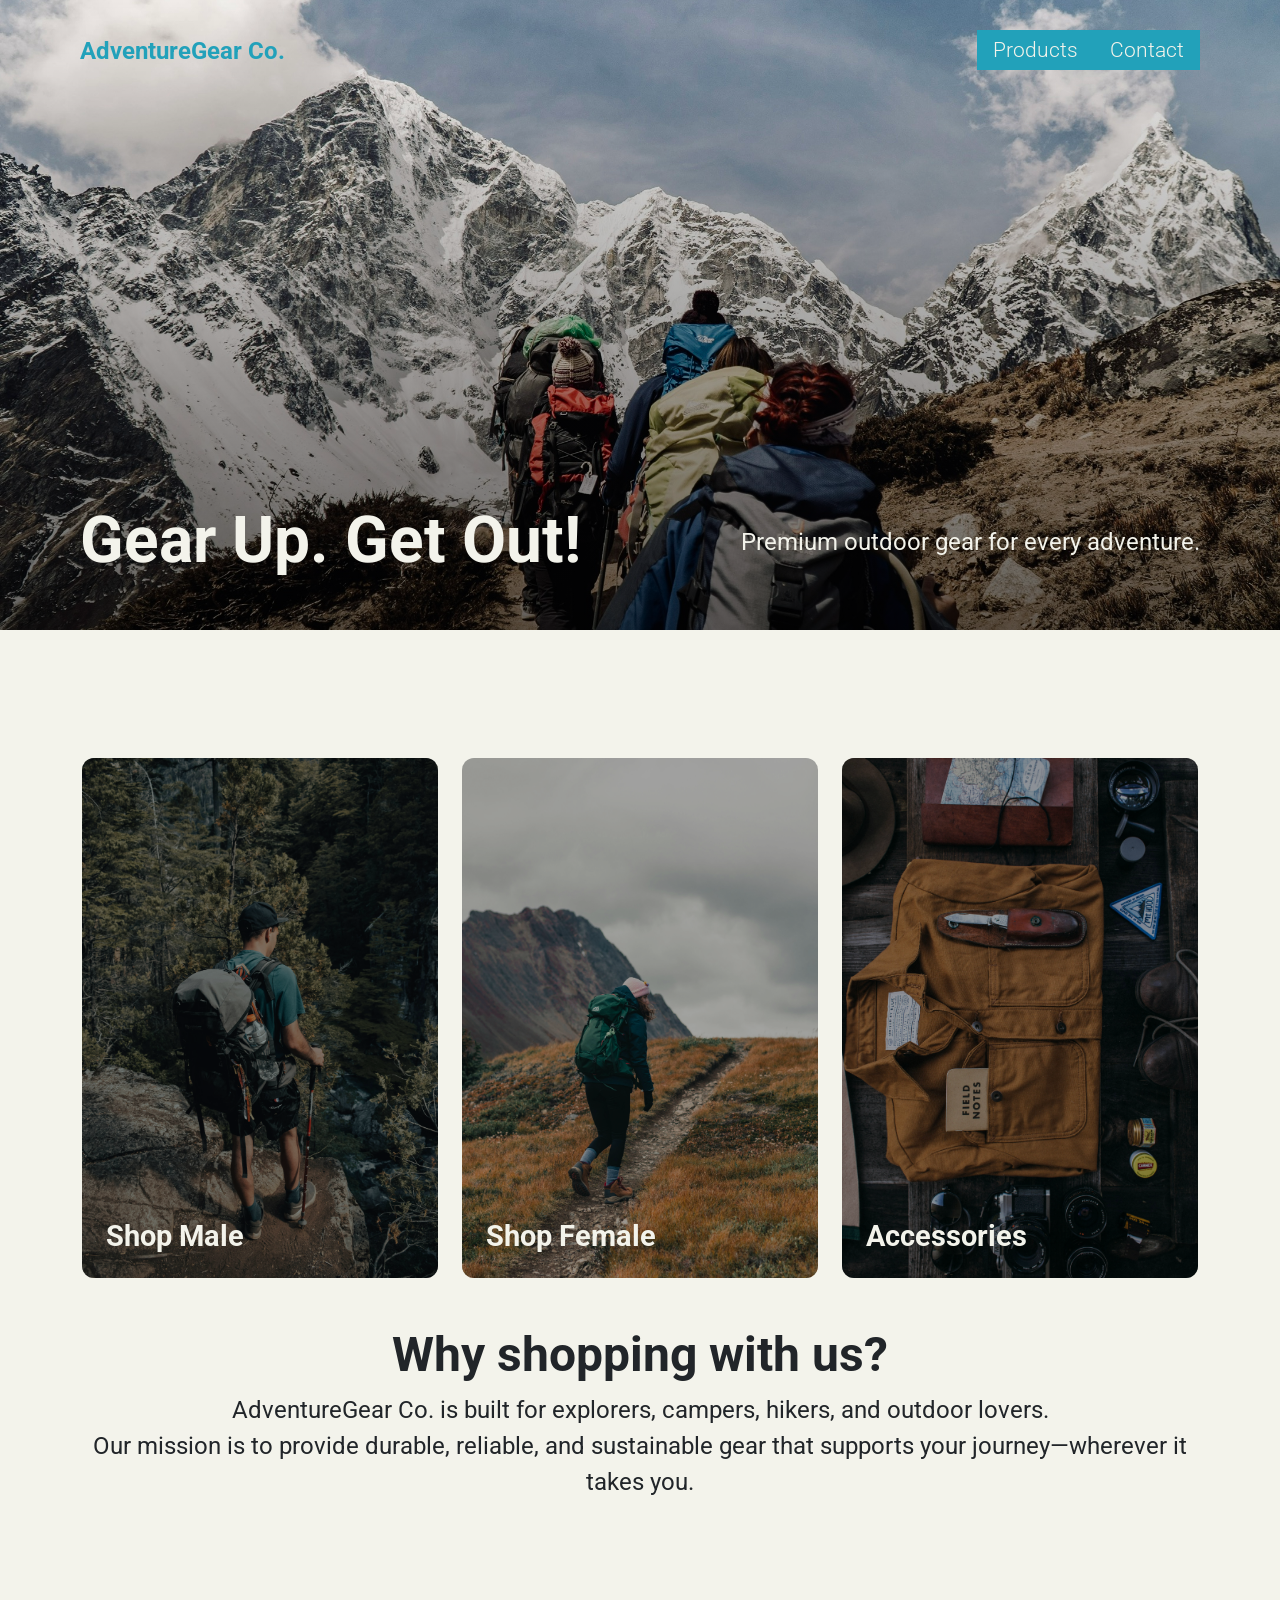
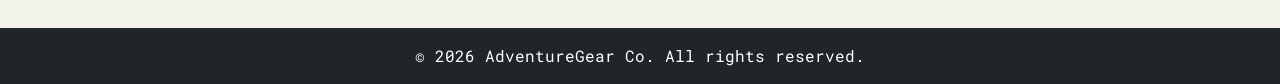
==== index.html @ 1dc9025a "Initial commit" ====
<!DOCTYPE html>
<html lang="en">
<head>
    <!-- Meta Tags -->
    <meta charset="UTF-8">
    <meta name="viewport" content="width=device-width, initial-scale=1.0">
    <meta name="description" content="Premium outdoor gear for every adventure. Shop tents, backpacks, and camping equipment at AdventureGear Co.">
    
    <!-- Page Title -->
    <title>AdventureGear Co. - Premium Outdoor Gear</title>

    <!-- Google Fonts -->
    <link rel="preconnect" href="https://fonts.googleapis.com">
    <link rel="preconnect" href="https://fonts.gstatic.com" crossorigin>
    <link href="https://fonts.googleapis.com/css2?family=Roboto:wght@300;700&family=Roboto+Mono:wght@300;700&display=swap" rel="stylesheet">

    <!-- Bootstrap CSS -->
    <link href="https://cdn.jsdelivr.net/npm/bootstrap@5.3.2/dist/css/bootstrap.min.css" rel="stylesheet">

    <!-- Custom Styles -->
    <link rel="stylesheet" href="assets/css/style.css">
</head>

<body>
    <!-- Navigation -->
    <nav class="navbar navbar-expand-lg navbar-dark navbar-transparent" role="navigation" aria-label="Main navigation">
        <div class="container-fluid">
            <a class="navbar-brand" href="index.html" aria-label="AdventureGear Co. Home">
                AdventureGear Co.
            </a>
            <nav aria-label="Primary navigation links">
                <a class="nav-link d-inline" href="/pages/products.html">Products</a>
                <a class="nav-link d-inline" href="/pages/contact.html">Contact</a>
            </nav>
        </div>
    </nav>

    <!-- Hero Section -->
    <header class="hero">
        <div class="hero-left">
            <h1>Gear Up. Get Out!</h1>
        </div>
        <div class="hero-right">
            <p>Premium outdoor gear for every adventure.</p>
        </div>
    </header>

    <!-- Main Content -->
    <main>
        <!-- Shop Categories -->
<section class="container my-5">
    <div class="row g-4">
        <div class="col-md-4">
            <div class="shop-card">
                <!-- Photo by Gaspar Zaldo from Pexels: https://www.pexels.com/photo/traveler-with-backpack-standing-on-rocky-cliff-6805798/ -->
                <img src="assets/images/shop-male.jpg" alt="Shop Male">
                <div class="shop-card-overlay">
                    <h3>Shop Male</h3>
                </div>
            </div>
        </div>
                <div class="col-md-4">
                    <div class="shop-card">
                      <!-- Photo by Ali Kazal from Pexels: https://www.pexels.com/photo/woman-with-backpack-climbing-up-the-mountain-10762371/ -->
                        <img src="assets/images/shop-female.jpg" alt="Woman's">
                        <div class="shop-card-overlay">
                            <h3>Shop Female</h3>
                        </div>
                    </div>
                </div>
                <div class="col-md-4">
                    <div class="shop-card">
                      <!-- Photo by Rachel Claire from Pexels: https://www.pexels.com/photo/set-of-traveler-supplies-with-camera-4993226/ -->
                        <img src="assets/images/shop-accessories.jpg" alt="Accessories">
                        <div class="shop-card-overlay">
                            <h3>Accessories</h3>
                        </div>
                    </div>
                </div>
            </div>
        </section>

        <!-- Brand Story -->
        <section class="container my-5 text-center">
            <h2>Why shopping with us?</h2>
            <p>
                AdventureGear Co. is built for explorers, campers, hikers, and outdoor lovers.<br>
                Our mission is to provide durable, reliable, and sustainable gear that supports
                your journey—wherever it takes you.
            </p>
        </section>
    </main>

    <!-- Footer -->
    <footer class="bg-dark text-white text-center p-3">
        <p class="mb-0">&copy; 2026 AdventureGear Co. All rights reserved.</p>
    </footer>
</body>
</html>
---- assets/css/style.css ----
/* CSS Variables */
:root {
    --page-gutter: 80px;
    --primary-color: #22a1ba;
    --secondary-color: #d14426;
    --light-bg: #f3f3eb;
    --font-roboto: "Roboto", sans-serif;
    --font-robotomono: "Roboto Mono", monospace;
    --overlay-dark: rgba(0, 0, 0, 0.6);
    --overlay-light: rgba(0, 0, 0, 0.35);
}

/* Base Styles */
body {
    font-family: var(--font-roboto);
    background-color: var(--light-bg);
    margin: 0;
}

/* Layout */
main {
    padding: 80px 0;
}

main section h2 {
    font-weight: 700;
    font-size: 3rem;
}

main section p {
    font-size: 1.5rem;
}

footer {
    font-family: var(--font-robotomono);
}

/* Navigation */
.navbar-transparent {
    background-color: transparent;
    position: absolute;
    top: 20px;
    left: 0;
    right: 0;
    z-index: 10;
}

.navbar-transparent .container-fluid {
    padding-left: var(--page-gutter);
    padding-right: var(--page-gutter);
}

.navbar-transparent .navbar-brand {
    font-family: var(--font-roboto);
    font-weight: 700;
    font-size: 1.5rem;
    color: var(--primary-color);
    padding-left: 0;
}

.navbar-transparent .nav-link {
    font-family: var(--font-roboto);
    font-weight: 300;
    font-size: 1.3rem;
    color: var(--light-bg);
    margin-left: -4px;
    padding: 8px 16px;
    background-color: var(--primary-color);
    border-radius: 0;
    transition: all 0.3s ease;
}

.navbar-transparent .nav-link:hover {
    background-color: var(--secondary-color);
}

/* Hero Section */
.hero {
    background: url("../images/freebg.jpeg") center/cover no-repeat;
    height: 70vh;
    display: flex;
    justify-content: space-between;
    align-items: flex-end;
    padding: 0 var(--page-gutter) 50px;
    position: relative;
}

.hero::before {
    content: '';
    position: absolute;
    inset: 0;
    background: linear-gradient(to bottom, transparent 0%, var(--overlay-dark) 100%);
    z-index: 1;
    pointer-events: none;
}

.hero-left,
.hero-right {
    display: flex;
    flex-direction: column;
    justify-content: flex-start;
    position: relative;
    z-index: 2;
}

.hero-left h1 {
    font-family: var(--font-roboto);
    font-weight: 700;
    font-size: 4rem;
    color: var(--light-bg);
    margin: 0;
    padding-left: 0;
}

.hero-right {
    align-items: flex-end;
}

.hero-right p {
    font-family: var(--font-roboto);
    font-size: 1.5rem;
    color: var(--light-bg);
    margin: 0 0 20px 0;
    text-align: right;
}

/* Shop Cards */
.shop-card {
    position: relative;
    overflow: hidden;
    height: 520px;
    border-radius: 12px;
    cursor: pointer;
}

.shop-card img {
    width: 100%;
    height: 100%;
    object-fit: cover;
    transition: transform 0.5s ease;
}

.shop-card:hover img {
    transform: scale(1.1);
}

.shop-card-overlay {
    position: absolute;
    inset: 0;
    background: var(--overlay-light);
    display: flex;
    align-items: flex-end;
    padding: 24px;
}

.shop-card-overlay h3 {
    color: var(--light-bg);
    font-family: var(--font-roboto);
    font-weight: 700;
    font-size: 1.8rem;
    margin: 0;
}

/* Generic Components */
.card {
    transition: transform 0.3s ease;
}

.card:hover {
    transform: scale(1.05);
}
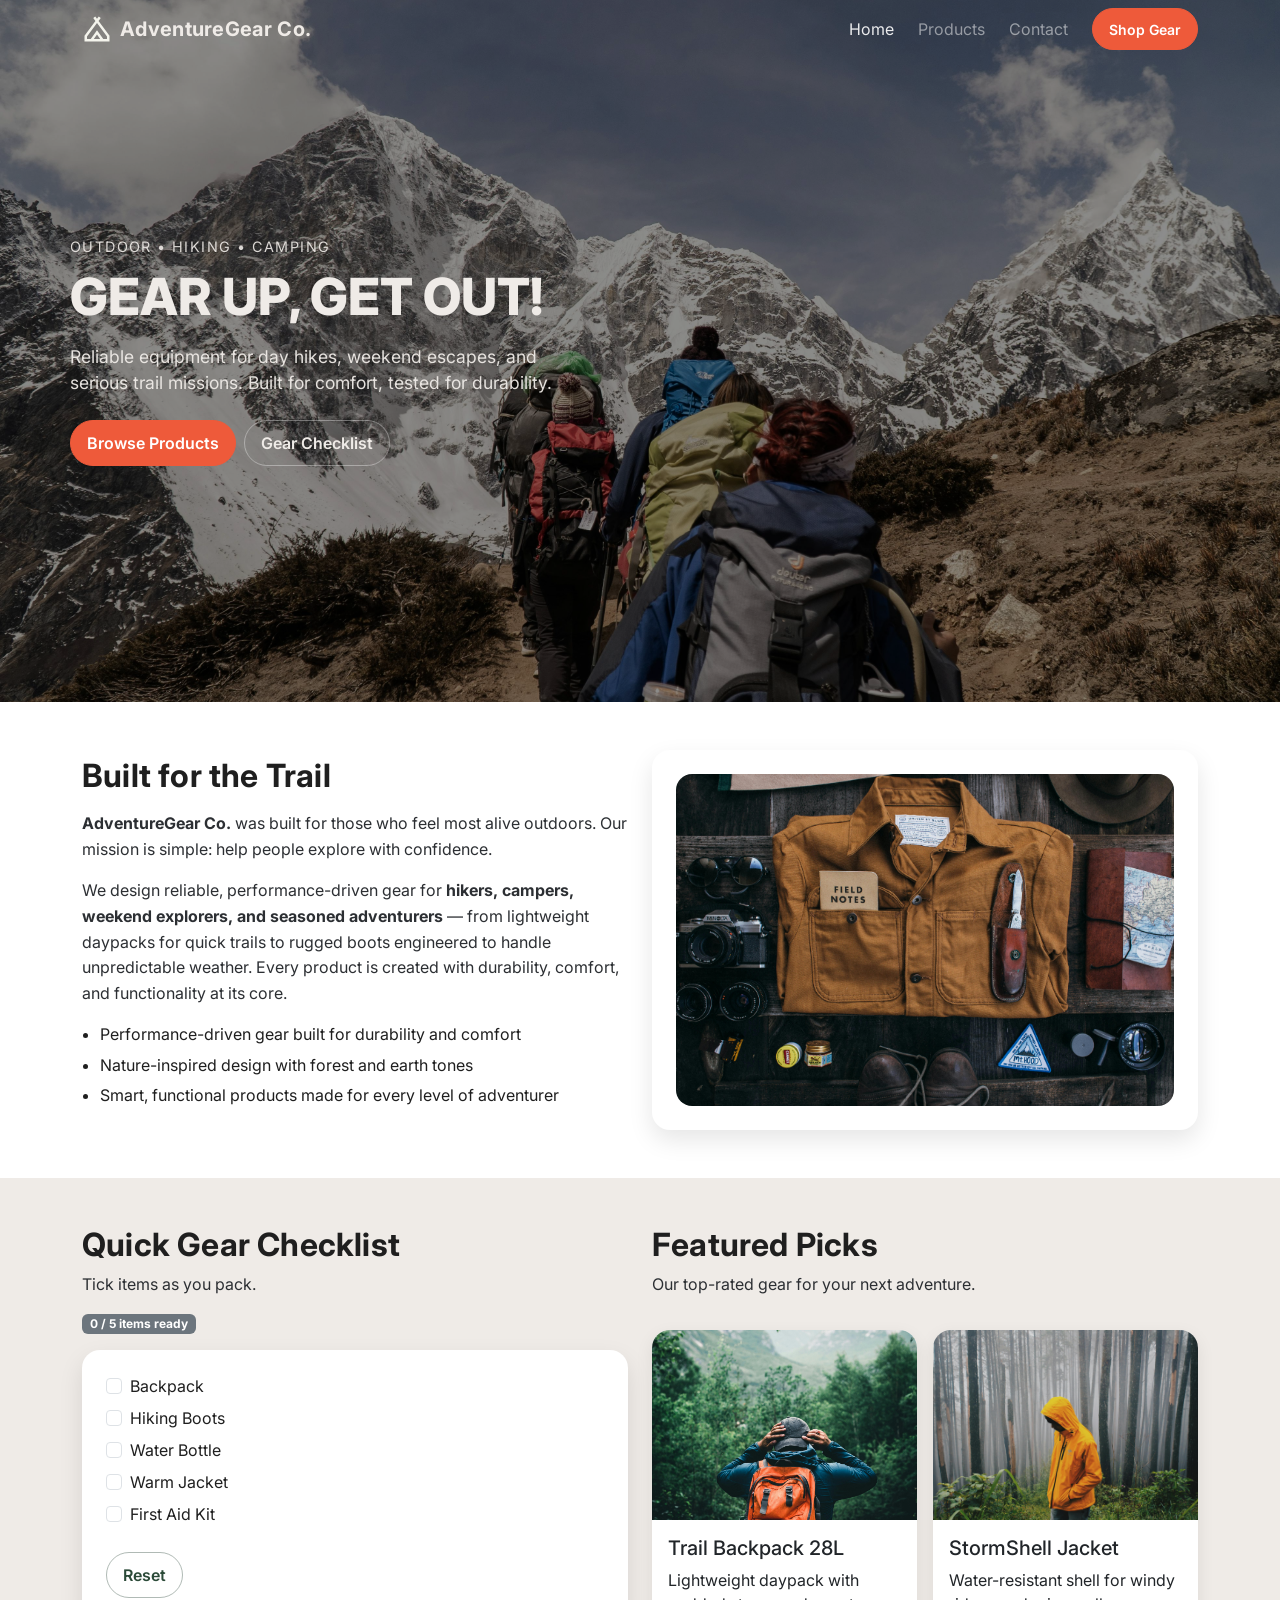
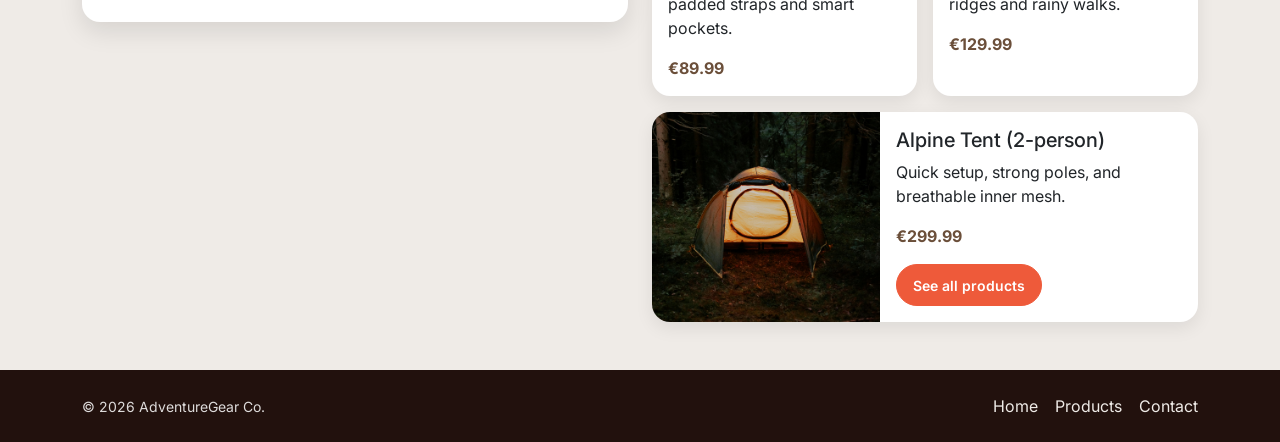
==== commit d3a01646: "Update project files and assets" ====
--- a/index.html
+++ b/index.html
@@ -1,99 +1,234 @@
 <!DOCTYPE html>
 <html lang="en">
+
 <head>
-    <!-- Meta Tags -->
-    <meta charset="UTF-8">
-    <meta name="viewport" content="width=device-width, initial-scale=1.0">
-    <meta name="description" content="Premium outdoor gear for every adventure. Shop tents, backpacks, and camping equipment at AdventureGear Co.">
-    
-    <!-- Page Title -->
-    <title>AdventureGear Co. - Premium Outdoor Gear</title>
-
-    <!-- Google Fonts -->
+    <meta charset="UTF-8" />
+    <meta name="viewport" content="width=device-width, initial-scale=1.0" />
+    <meta name="description" content="AdventureGear Co. — Outdoor and hiking equipment for every adventure." />
+    <title>AdventureGear Co. | Home</title>
+
+    <!-- Inter Font -->
     <link rel="preconnect" href="https://fonts.googleapis.com">
     <link rel="preconnect" href="https://fonts.gstatic.com" crossorigin>
-    <link href="https://fonts.googleapis.com/css2?family=Roboto:wght@300;700&family=Roboto+Mono:wght@300;700&display=swap" rel="stylesheet">
-
-    <!-- Bootstrap CSS -->
-    <link href="https://cdn.jsdelivr.net/npm/bootstrap@5.3.2/dist/css/bootstrap.min.css" rel="stylesheet">
-
-    <!-- Custom Styles -->
-    <link rel="stylesheet" href="assets/css/style.css">
+    <link
+        href="https://fonts.googleapis.com/css2?family=Inter:ital,opsz,wght@0,14..32,100..900;1,14..32,100..900&display=swap"
+        rel="stylesheet">
+
+    <!-- Bootstrap 5 -->
+    <link href="https://cdn.jsdelivr.net/npm/bootstrap@5.3.3/dist/css/bootstrap.min.css" rel="stylesheet">
+
+    <!-- External CSS -->
+    <link rel="stylesheet" href="assets/css/style.css" />
 </head>
 
 <body>
-    <!-- Navigation -->
-    <nav class="navbar navbar-expand-lg navbar-dark navbar-transparent" role="navigation" aria-label="Main navigation">
-        <div class="container-fluid">
-            <a class="navbar-brand" href="index.html" aria-label="AdventureGear Co. Home">
-                AdventureGear Co.
+    <!-- Navbar (Bootstrap) -->
+    <nav class="navbar navbar-expand-lg navbar-dark custom-navbar sticky-top">
+        <div class="container">
+            <a class="navbar-brand fw-bold d-flex align-items-center gap-2" href="index.html">
+                <img src="assets/images/logo.svg" alt="AdventureGear logo" class="logo-img">
+                <span>AdventureGear Co.</span>
             </a>
-            <nav aria-label="Primary navigation links">
-                <a class="nav-link d-inline" href="/pages/products.html">Products</a>
-                <a class="nav-link d-inline" href="/pages/contact.html">Contact</a>
-            </nav>
+
+            <!-- Mobile toggle button -->
+            <button class="navbar-toggler" type="button" data-bs-toggle="collapse" data-bs-target="#mainNav"
+                aria-controls="mainNav" aria-expanded="false" aria-label="Toggle navigation">
+                <span class="navbar-toggler-icon"></span>
+            </button>
+            <div class="collapse navbar-collapse" id="mainNav">
+                <ul class="navbar-nav ms-auto align-items-lg-center gap-lg-2">
+                    <li class="nav-item"><a class="nav-link active" href="index.html" aria-current="page">Home</a></li>
+                    <li class="nav-item"><a class="nav-link" href="products.html">Products</a></li>
+                    <li class="nav-item"><a class="nav-link" href="contact.html">Contact</a></li>
+                    <li class="nav-item ms-lg-2">
+                        <a class="btn main-btn btn-sm" href="products.html">Shop Gear</a>
+                    </li>
+                </ul>
+            </div>
         </div>
     </nav>
 
     <!-- Hero Section -->
-    <header class="hero">
-        <div class="hero-left">
-            <h1>Gear Up. Get Out!</h1>
-        </div>
-        <div class="hero-right">
-            <p>Premium outdoor gear for every adventure.</p>
+    <header class="home-hero">
+        <div class="container hero-text">
+            <div class="row">
+                <div class="col-lg-7">
+                    <p class="small-label mb-2">Outdoor • Hiking • Camping</p>
+                    <h1 class="main-heading">GEAR UP, GET OUT!</h1>
+                    <p class="hero-desc mt-3">
+                        Reliable equipment for day hikes, weekend escapes, and serious trail missions.
+                        Built for comfort, tested for durability.
+                    </p>
+
+                    <div class="d-flex flex-wrap gap-2 mt-4">
+                        <a class="btn main-btn" href="products.html">Browse Products</a>
+                        <a class="btn outline-btn" href="#checklist" aria-label="Jump to gear checklist">
+                            Gear Checklist
+                        </a>
+                    </div>
+                </div>
+            </div>
         </div>
     </header>
 
-    <!-- Main Content -->
+    <!-- Brand Story -->
     <main>
-        <!-- Shop Categories -->
-<section class="container my-5">
-    <div class="row g-4">
-        <div class="col-md-4">
-            <div class="shop-card">
-                <!-- Photo by Gaspar Zaldo from Pexels: https://www.pexels.com/photo/traveler-with-backpack-standing-on-rocky-cliff-6805798/ -->
-                <img src="assets/images/shop-male.jpg" alt="Shop Male">
-                <div class="shop-card-overlay">
-                    <h3>Shop Male</h3>
-                </div>
-            </div>
-        </div>
-                <div class="col-md-4">
-                    <div class="shop-card">
-                      <!-- Photo by Ali Kazal from Pexels: https://www.pexels.com/photo/woman-with-backpack-climbing-up-the-mountain-10762371/ -->
-                        <img src="assets/images/shop-female.jpg" alt="Woman's">
-                        <div class="shop-card-overlay">
-                            <h3>Shop Female</h3>
-                        </div>
-                    </div>
-                </div>
-                <div class="col-md-4">
-                    <div class="shop-card">
-                      <!-- Photo by Rachel Claire from Pexels: https://www.pexels.com/photo/set-of-traveler-supplies-with-camera-4993226/ -->
-                        <img src="assets/images/shop-accessories.jpg" alt="Accessories">
-                        <div class="shop-card-overlay">
-                            <h3>Accessories</h3>
+        <section class="py-5">
+            <div class="container">
+                <div class="row align-items-center g-4">
+                    <div class="col-lg-6">
+                        <h2 class="section-title">Built for the Trail</h2>
+                        <p class="section-text mt-3">
+                            <strong>AdventureGear Co.</strong> was built for those who feel most alive
+                            outdoors. Our mission is simple: help people explore with confidence.
+                        </p>
+                        <p class="section-text">
+                            We design reliable, performance-driven gear for <strong>hikers, campers, weekend explorers,
+                                and
+                                seasoned adventurers</strong> — from lightweight daypacks for quick trails to rugged
+                            boots engineered
+                            to handle unpredictable weather. Every product is created with durability, comfort, and
+                            functionality at its core.
+                        </p>
+                        <ul class="feature-list mt-3">
+                            <li>Performance-driven gear built for durability and comfort</li>
+                            <li>Nature-inspired design with forest and earth tones</li>
+                            <li>Smart, functional products made for every level of adventurer</li>
+                        </ul>
+                    </div>
+
+                    <div class="col-lg-6">
+                        <!-- Simple image card -->
+                        <div class="info-box p-4">
+                            <img src="assets/images/card.jpg" class="img-fluid rounded-4" alt="Hiking Pack" />
                         </div>
                     </div>
                 </div>
             </div>
         </section>
 
-        <!-- Brand Story -->
-        <section class="container my-5 text-center">
-            <h2>Why shopping with us?</h2>
-            <p>
-                AdventureGear Co. is built for explorers, campers, hikers, and outdoor lovers.<br>
-                Our mission is to provide durable, reliable, and sustainable gear that supports
-                your journey—wherever it takes you.
-            </p>
+        <!-- Interactive Checklist -->
+        <section id="checklist" class="py-5 light-section">
+            <div class="container">
+                <div class="row g-4 align-items-start">
+                    <div class="col-lg-6">
+                        <h2 class="section-title">Quick Gear Checklist</h2>
+                        <p class="section-text mt-2">
+                            Tick items as you pack.
+                        </p>
+
+                        <div class="d-flex align-items-center gap-2 mt-3">
+                            <span class="badge text-bg-secondary" id="checklistCount">0 / 5 items ready</span>
+                            <span class="badge text-bg-success d-none" id="checklistReady">Ready!</span>
+                        </div>
+                        
+                        <div class="info-box p-4 mt-3">
+                            <div class="form-check">
+                                <input class="form-check-input gear-check" type="checkbox" id="item1">
+                                <label class="form-check-label" for="item1">Backpack</label>
+                            </div>
+                            <div class="form-check mt-2">
+                                <input class="form-check-input gear-check" type="checkbox" id="item2">
+                                <label class="form-check-label" for="item2">Hiking Boots</label>
+                            </div>
+                            <div class="form-check mt-2">
+                                <input class="form-check-input gear-check" type="checkbox" id="item3">
+                                <label class="form-check-label" for="item3">Water Bottle</label>
+                            </div>
+                            <div class="form-check mt-2">
+                                <input class="form-check-input gear-check" type="checkbox" id="item4">
+                                <label class="form-check-label" for="item4">Warm Jacket</label>
+                            </div>
+                            <div class="form-check mt-2">
+                                <input class="form-check-input gear-check" type="checkbox" id="item5">
+                                <label class="form-check-label" for="item5">First Aid Kit</label>
+                            </div>
+
+                            <button class="btn outline-btn mt-4" id="checklistReset" type="button">
+                                Reset
+                            </button>
+                        </div>
+                    </div>
+
+                    <div class="col-lg-6">
+                        <!-- Featured gear cards -->
+                        <h2 class="section-title">Featured Picks</h2>
+                        <p class="section-text mt-2">
+                            Our top-rated gear for your next adventure.
+                        </p>
+                        <div class="row g-3 mt-1">
+                            <div class="col-md-6">
+                                <div class="card product-box h-100">
+                                    <img class="card-img-top" src="assets/images/backpack.jpg" alt="Backpack">
+                                    <div class="card-body">
+                                        <h3 class="card-title h5">Trail Backpack 28L</h3>
+                                        <p class="card-text">Lightweight daypack with padded straps and smart pockets.
+                                        </p>
+                                        <p class="price-tag mb-0">€89.99</p>
+                                    </div>
+                                </div>
+                            </div>
+                            <div class="col-md-6">
+                                <div class="card product-box h-100">
+                                    <img class="card-img-top" src="assets/images/jacket.jpg" alt="Outdoor gear">
+                                    <div class="card-body">
+                                        <h3 class="card-title h5">StormShell Jacket</h3>
+                                        <p class="card-text">Water-resistant shell for windy ridges and rainy walks.</p>
+                                        <p class="price-tag mb-0">€129.99</p>
+                                    </div>
+                                </div>
+                            </div>
+                            <div class="col-12">
+                                <div class="card product-box">
+                                    <div class="row g-0">
+                                        <div class="col-md-5">
+                                            <img class="img-fluid h-100 w-100 rounded-start object-fit-cover"
+                                                src="assets/images/alpine-tent.jpg" alt="Tent in the forest">
+                                        </div>
+                                        <div class="col-md-7">
+                                            <div class="card-body">
+                                                <h3 class="card-title h5">Alpine Tent (2-person)</h3>
+                                                <p class="card-text">Quick setup, strong poles, and breathable inner
+                                                    mesh.</p>
+                                                <p class="price-tag mb-3">€299.99</p>
+                                                <a class="btn main-btn btn-sm" href="products.html">See all
+                                                    products</a>
+                                            </div>
+                                        </div>
+                                    </div>
+                                </div>
+                            </div>
+                        </div>
+
+                    </div>
+                </div>
+            </div>
         </section>
     </main>
 
     <!-- Footer -->
-    <footer class="bg-dark text-white text-center p-3">
-        <p class="mb-0">&copy; 2026 AdventureGear Co. All rights reserved.</p>
+    <footer class="py-4 main-footer">
+        <div class="container">
+            <div class="row g-3 align-items-center">
+                <div class="col-md-6">
+                    <p class="mb-0 small">
+                        © <span id="year"></span> AdventureGear Co.
+                    </p>
+                </div>
+                <div class="col-md-6 text-md-end">
+                    <a class="footer-link" href="index.html">Home</a>
+                    <a class="footer-link" href="products.html">Products</a>
+                    <a class="footer-link" href="contact.html">Contact</a>
+                </div>
+            </div>
+        </div>
     </footer>
+
+    <!-- Bootstrap JS -->
+    <script src="https://cdn.jsdelivr.net/npm/bootstrap@5.3.3/dist/js/bootstrap.bundle.min.js"></script>
+
+    <!-- External JS -->
+    <script src="assets/js/script.js"></script>
 </body>
+
 </html>
--- a/assets/css/style.css
+++ b/assets/css/style.css
@@ -1,172 +1,246 @@
-/* CSS Variables */
 :root {
-    --page-gutter: 80px;
-    --primary-color: #22a1ba;
-    --secondary-color: #d14426;
-    --light-bg: #f3f3eb;
-    --font-roboto: "Roboto", sans-serif;
-    --font-robotomono: "Roboto Mono", monospace;
-    --overlay-dark: rgba(0, 0, 0, 0.6);
-    --overlay-light: rgba(0, 0, 0, 0.35);
-}
-
-/* Base Styles */
+  --font-main: "Inter", sans-serif;
+  --font-heading: "Inter", sans-serif;
+
+  --dark-brown: #22110d;
+  --forest-2: #2b4a38;
+  --earth: #6b4f3a;
+  --sand: #efebe7;
+  --orange: #ee5a3a;
+  --text: #1f1f1f;
+  --muted: #dcdacb;
+
+  --radius: 18px;
+  --shadow: 0 10px 25px rgba(0, 0, 0, 0.10);
+}
+
+/* Base */
 body {
-    font-family: var(--font-roboto);
-    background-color: var(--light-bg);
-    margin: 0;
-}
-
-/* Layout */
-main {
-    padding: 80px 0;
-}
-
-main section h2 {
-    font-weight: 700;
-    font-size: 3rem;
-}
-
-main section p {
-    font-size: 1.5rem;
-}
-
-footer {
-    font-family: var(--font-robotomono);
-}
-
-/* Navigation */
-.navbar-transparent {
-    background-color: transparent;
-    position: absolute;
-    top: 20px;
-    left: 0;
-    right: 0;
-    z-index: 10;
-}
-
-.navbar-transparent .container-fluid {
-    padding-left: var(--page-gutter);
-    padding-right: var(--page-gutter);
-}
-
-.navbar-transparent .navbar-brand {
-    font-family: var(--font-roboto);
-    font-weight: 700;
-    font-size: 1.5rem;
-    color: var(--primary-color);
-    padding-left: 0;
-}
-
-.navbar-transparent .nav-link {
-    font-family: var(--font-roboto);
-    font-weight: 300;
-    font-size: 1.3rem;
-    color: var(--light-bg);
-    margin-left: -4px;
-    padding: 8px 16px;
-    background-color: var(--primary-color);
-    border-radius: 0;
-    transition: all 0.3s ease;
-}
-
-.navbar-transparent .nav-link:hover {
-    background-color: var(--secondary-color);
-}
-
-/* Hero Section */
-.hero {
-    background: url("../images/freebg.jpeg") center/cover no-repeat;
-    height: 70vh;
-    display: flex;
-    justify-content: space-between;
-    align-items: flex-end;
-    padding: 0 var(--page-gutter) 50px;
-    position: relative;
-}
-
-.hero::before {
-    content: '';
-    position: absolute;
-    inset: 0;
-    background: linear-gradient(to bottom, transparent 0%, var(--overlay-dark) 100%);
-    z-index: 1;
-    pointer-events: none;
-}
-
-.hero-left,
-.hero-right {
-    display: flex;
-    flex-direction: column;
-    justify-content: flex-start;
-    position: relative;
-    z-index: 2;
-}
-
-.hero-left h1 {
-    font-family: var(--font-roboto);
-    font-weight: 700;
-    font-size: 4rem;
-    color: var(--light-bg);
-    margin: 0;
-    padding-left: 0;
-}
-
-.hero-right {
-    align-items: flex-end;
-}
-
-.hero-right p {
-    font-family: var(--font-roboto);
-    font-size: 1.5rem;
-    color: var(--light-bg);
-    margin: 0 0 20px 0;
-    text-align: right;
-}
-
-/* Shop Cards */
-.shop-card {
-    position: relative;
-    overflow: hidden;
-    height: 520px;
-    border-radius: 12px;
-    cursor: pointer;
-}
-
-.shop-card img {
-    width: 100%;
-    height: 100%;
-    object-fit: cover;
-    transition: transform 0.5s ease;
-}
-
-.shop-card:hover img {
-    transform: scale(1.1);
-}
-
-.shop-card-overlay {
-    position: absolute;
-    inset: 0;
-    background: var(--overlay-light);
-    display: flex;
-    align-items: flex-end;
-    padding: 24px;
-}
-
-.shop-card-overlay h3 {
-    color: var(--light-bg);
-    font-family: var(--font-roboto);
-    font-weight: 700;
-    font-size: 1.8rem;
-    margin: 0;
-}
-
-/* Generic Components */
-.card {
-    transition: transform 0.3s ease;
-}
-
-.card:hover {
-    transform: scale(1.05);
-}
-
+  font-family: var(--font-main);
+  color: var(--text);
+  background-color: #fff;
+}
+
+.section-title {
+  font-family: var(--font-heading);
+  font-weight: 700;
+  letter-spacing: 0.2px;
+}
+
+.section-text {
+  color: #2c2f33;
+  line-height: 1.6;
+}
+
+/* Alt section */
+.light-section {
+  background: var(--sand);
+}
+
+/* Lists */
+.feature-list {
+  padding-left: 1.1rem;
+}
+
+.feature-list li {
+  margin-bottom: 0.4rem;
+}
+
+/* Navbar */
+.custom-navbar {
+  background: transparent;
+  position: absolute;
+  width: 100%;
+  z-index: 1000;
+}
+
+.logo-img {
+  width: 30px;
+  height: 30px;
+  object-fit: contain;
+}
+
+.custom-navbar .navbar-brand {
+  font-family: var(--font-heading);
+  font-weight: 800;
+  letter-spacing: 0.3px;
+  color: var(--sand);
+}
+
+.navbar .nav-link {
+  opacity: 0.9;
+}
+
+.navbar .nav-link:hover {
+  opacity: 1;
+  text-decoration: underline;
+}
+
+/* Buttons */
+.main-btn {
+  background-color: var(--orange);
+  border: 1px solid var(--orange);
+  color: #fff;
+  font-weight: 600;
+  border-radius: 999px;
+  padding: 0.6rem 1rem;
+}
+
+.main-btn:hover {
+  background-color: var(--orange);
+  color: #fff;
+}
+
+.outline-btn {
+  background: transparent;
+  border: 1px solid rgba(255, 255, 255, 0.35);
+  color: var(--sand);
+  font-weight: 600;
+  border-radius: 999px;
+  padding: 0.6rem 1rem;
+}
+
+.outline-btn:hover {
+  background: rgba(255, 255, 255, 0.10);
+}
+
+/* Outline button colors on light backgrounds */
+.light-section .outline-btn,
+.top-banner .outline-btn,
+main .outline-btn {
+  border-color: rgba(31, 58, 45, 0.35);
+  color: var(--forest-2);
+}
+
+.light-section .outline-btn:hover,
+main .outline-btn:hover {
+  background: rgba(31, 58, 45, 0.06);
+}
+
+/* Hero */
+.home-hero {
+  position: relative;
+  min-height: 78vh;
+  display: flex;
+  align-items: center;
+  background-image: url("../images/hero.jpg");
+  background-size: cover;
+  background-position: center;
+}
+
+.home-hero::before {
+  content: "";
+  position: absolute;
+  inset: 0;
+  background: rgba(0, 0, 0, 0.45);
+}
+
+.hero-text {
+  position: relative;
+  color: var(--sand);
+  padding: 4rem 0;
+}
+
+.small-label {
+  letter-spacing: 1.4px;
+  text-transform: uppercase;
+  opacity: 0.9;
+  font-size: 0.9rem;
+}
+
+.main-heading {
+  font-family: var(--font-heading);
+  font-weight: 800;
+  font-stretch: 115%;
+  font-size: clamp(2.2rem, 4vw, 3.6rem);
+  margin: 0;
+  color: var(--sand);
+}
+
+.hero-desc {
+  font-size: 1.1rem;
+  max-width: 48ch;
+  opacity: 0.95;
+}
+
+/* Cards */
+.info-box {
+  background: #fff;
+  border-radius: var(--radius);
+  box-shadow: var(--shadow);
+}
+
+/* Product cards */
+.product-box {
+  border: 0;
+  border-radius: var(--radius);
+  overflow: hidden;
+  box-shadow: 0 6px 18px rgba(0, 0, 0, 0.08);
+  transition: transform 0.15s ease, box-shadow 0.15s ease;
+}
+
+.product-box:hover {
+  transform: translateY(-3px);
+  box-shadow: 0 12px 28px rgba(0, 0, 0, 0.12);
+}
+
+.product-box .card-img-top {
+  height: 190px;
+  object-fit: cover;
+}
+
+/* Price */
+.price-tag {
+  font-weight: 700;
+  color: var(--earth);
+}
+
+.is-hidden {
+  display: none !important;
+}
+
+.filter-btn.active {
+  background: rgba(31, 58, 45, 0.08);
+  border-color: rgba(31, 58, 45, 0.35);
+}
+
+/* Page headers */
+.top-banner {
+  background: var(--earth);
+  border-bottom: 1px solid rgba(0, 0, 0, 0.06);
+}
+
+.page-heading {
+  font-family: var(--font-heading);
+  font-weight: 700;
+  margin-bottom: 0.25rem;
+}
+
+.page-text {
+  color: var(--muted);
+}
+
+/* Contact Form */
+.error-text {
+  color: #b00020;
+  font-size: 0.9rem;
+  margin-top: 0.35rem;
+}
+
+/* Footer */
+.main-footer {
+  background: var(--dark-brown);
+  color: rgba(255, 255, 255, 0.85);
+  font-family: var(--font-main);
+}
+
+.footer-link {
+  color: var(--sand);
+  text-decoration: none;
+  margin-left: 0.8rem;
+}
+
+.footer-link:hover {
+  text-decoration: underline;
+  color: var(--sand);
+}
